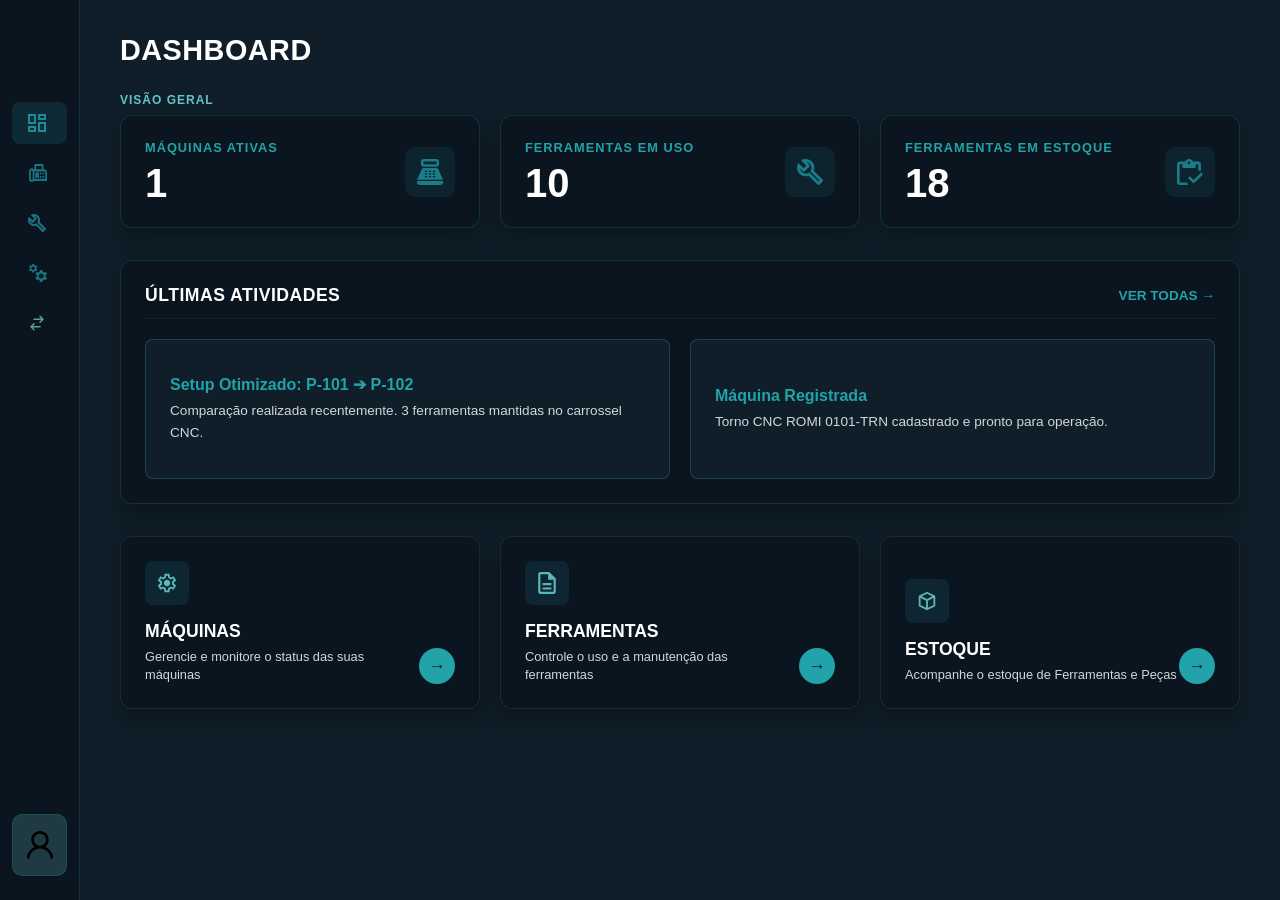
==== pages/dashboard.html @ b00c301a "feat: updating setupmaster project" ====
<!DOCTYPE html>
<html lang="pt-BR">
<head>
  <meta charset="UTF-8">
  <meta name="viewport" content="width=device-width, initial-scale=1.0">
  <title>SetupMaster - Dashboard Geral</title>
  
  <link rel="stylesheet" href="../assets/css/main.css">
  <link rel="shortcut icon" href="../assets/images/icons/favicon-setup_m.svg" type="image/x-icon">
</head>
<body>

  <div class="dashboard-shell">
    
    <aside class="sidebar">
      <div class="sidebar-header">
        <div class="brand-logo">
          <a href="../index.html" class="logo-link">
            <img src="../assets/images/logo.png" alt="Logo SetupMaster">
          </a>
        </div>

        <button
          class="sidebar-hamburger"
          id="sidebar-hamburger"
          type="button"
          aria-label="Abrir menu"
          aria-expanded="false"
          aria-controls="sidebar-menu">
          <span></span>
          <span></span>
          <span></span>
        </button>
      </div>

       <nav class="sidebar-menu" id="sidebar-menu" aria-label="Navegação principal">
        <a href="dashboard.html" class="active" aria-current="page"><img src="../assets/images/icons/dashboard-icon.svg" alt=""> DASHBOARD</a>
        <a href="machines.html"><img src="../assets/images/icons/machine-icon.svg" alt=""> MÁQUINAS</a>
        <a href="tools.html"><img src="../assets/images/icons/tools-icon.svg" alt=""> FERRAMENTAS</a>
        <a href="parts.html"><img src="../assets/images/icons/parts-icon.svg" alt=""> PEÇAS</a>
        <a href="setup-compare.html"><img src="../assets/images/icons/setup-compare.svg" alt=""> SETUP-RÁPIDO</a>
      </nav>

      <div class="sidebar-user">
        <img src="../assets/images/icons/user.svg" alt="Ícone de perfil de Arthur Henrique">
        <div class="user-info">
          <span class="user-name">Arthur Henrique</span>
          <small class="user-role">Tech Lead</small>
        </div>
      </div>
    </aside>

    
    <main class="main-body">
      <header class="top-header">
        <h2>DASHBOARD</h2>
        <span class="section-tag light">VISÃO GERAL</span>
      </header>

      <div class="content-container">
        
        <div class="stats-grid">
          <div class="stat-card">
            <div class="stat-info">
              <span class="stat-title">MÁQUINAS ATIVAS</span>
              <h3 class="stat-value" id="kpi-machines">0</h3>
            </div>
            <div class="stat-icon-wrapper">
              <img src="../assets/images/icons/machine-viewing.svg" alt="" aria-hidden="true">
            </div>
          </div>

          <div class="stat-card">
            <div class="stat-info">
              <span class="stat-title">FERRAMENTAS EM USO</span>
              <h3 class="stat-value" id="kpi-tools-in-use">0</h3>
            </div>
            <div class="stat-icon-wrapper">
              <img src="../assets/images/icons/tools-icon.svg" alt="" aria-hidden="true">
            </div>
          </div>

          <div class="stat-card">
            <div class="stat-info">
              <span class="stat-title">FERRAMENTAS EM ESTOQUE</span>
              <h3 class="stat-value" id="kpi-tools-stock">0</h3>
            </div>
            <div class="stat-icon-wrapper">
              <img src="../assets/images/icons/stock-tools.svg" alt="" aria-hidden="true">
            </div>
          </div>
        </div>

       
        <section class="activities-section">
          <div class="activities-header">
            <h3>ÚLTIMAS ATIVIDADES</h3>
            <a href="setup-compare.html" class="btn-link">VER TODAS &rarr;</a>
          </div>

          <div class="activities-grid" id="activities-container">
            
          </div>
        </section>

        
        <div class="shortcuts-grid">
          <a href="machines.html" class="shortcut-card">
            <div class="shortcut-content">
              <div class="shortcut-icon-bg">
                <img src="../assets/images/icons/settings.svg" alt="" aria-hidden="true">
              </div>
              <h4>MÁQUINAS</h4>
              <p>Gerencie e monitore o status das suas máquinas</p>
            </div>
            <span class="shortcut-arrow">&rarr;</span>
          </a>

          <a href="tools.html" class="shortcut-card">
            <div class="shortcut-content">
              <div class="shortcut-icon-bg">
                <img src="../assets/images/icons/paper.svg" alt="" aria-hidden="true">
              </div>
              <h4>FERRAMENTAS</h4>
              <p>Controle o uso e a manutenção das ferramentas</p>
            </div>
            <span class="shortcut-arrow">&rarr;</span>
          </a>

          <a href="parts.html" class="shortcut-card">
            <div class="shortcut-content">
              <div class="shortcut-icon-bg">
                <img src="../assets/images/icons/cube.svg" alt="" aria-hidden="true">
              </div>
              <h4>ESTOQUE</h4>
              <p>Acompanhe o estoque de Ferramentas e Peças</p>
            </div>
            <span class="shortcut-arrow">&rarr;</span>
          </a>
        </div>
      </div>
    </main>
  </div>

  <script src="../assets/js/sidebar.js"></script>
  <script src="../assets/js/mockData.js"></script>
  <script src="../assets/js/pages/dashboard.js"></script>
</body>
</html>
---- assets/css/main.css ----
@import "./base/variables.css";
@import "./base/reset.css";
@import "./base/fonts.css";
@import "./base/typography.css";


@import "./layout/grid.css";
@import "./layout/header.css";
@import "./layout/footer.css";


@import "./components/buttons.css";
@import "./components/cards.css";
@import "./components/forms.css";
@import "./components/modal.css";
@import "./components/benefits.css";


@import "./pages/home.css";
@import "./pages/auth.css";
@import "./pages/setup-compare.css";
@import "./pages/dashboard-view.css";
@import "./pages/machines-view.css";
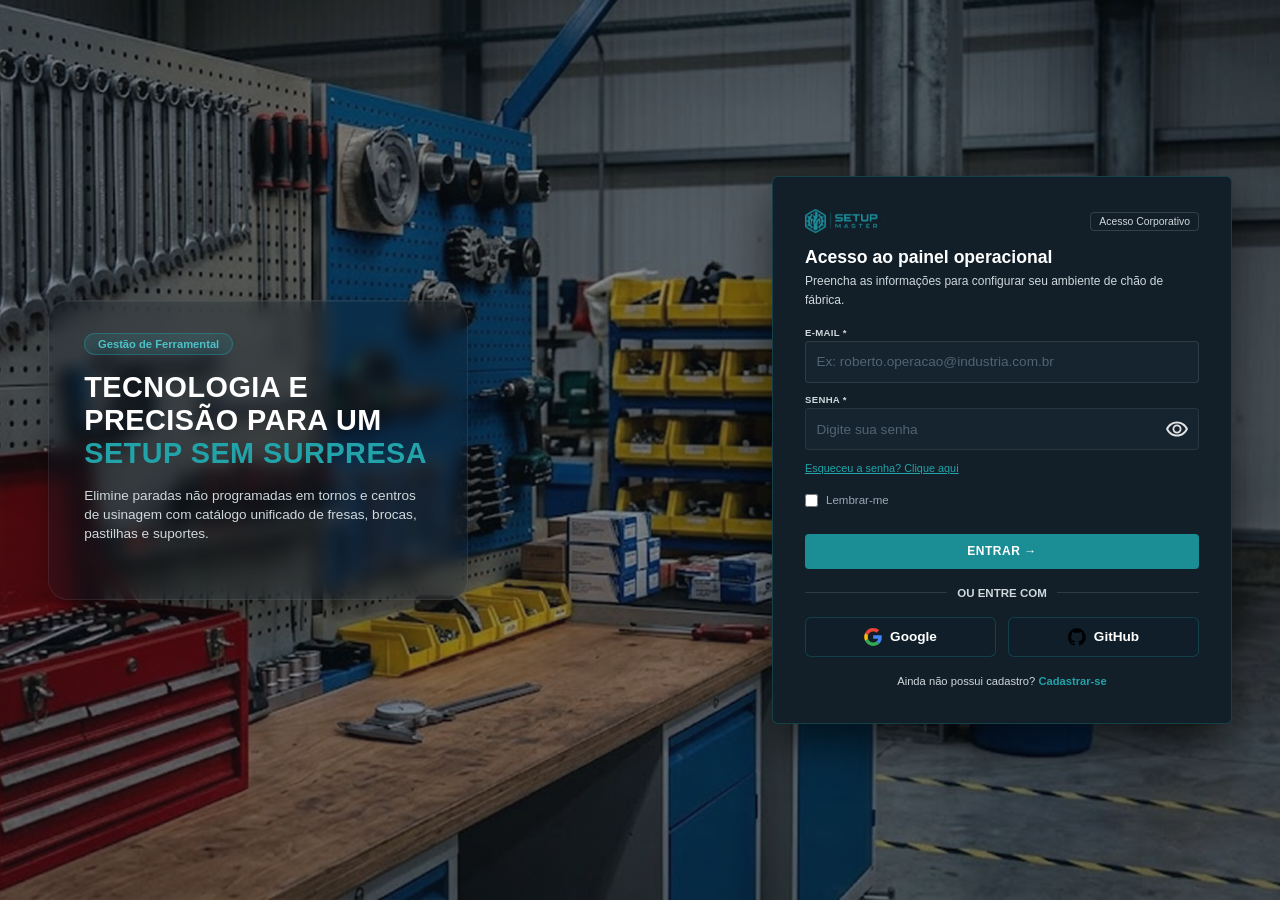
==== commit 3eb76550: "feat: upgrading setupmaster version" ====
--- a/pages/dashboard.html
+++ b/pages/dashboard.html
@@ -9,7 +9,18 @@
   <link rel="shortcut icon" href="../assets/images/icons/favicon-setup_m.svg" type="image/x-icon">
 </head>
 <body>
+  <div vw class="enabled">
+    <div vw-access-button class="active"></div>
+    <div vw-plugin-wrapper>
+      <div class="vw-plugin-top-wrapper"></div>
+    </div>
+  </div>
 
+  <script src="https://vlibras.gov.br/app/vlibras-plugin.js"></script>
+  <script>
+    new window.VLibras.Widget('https://vlibras.gov.br/app');
+  </script>
+  
   <div class="dashboard-shell">
     
     <aside class="sidebar">
@@ -47,6 +58,7 @@
           <span class="user-name">Arthur Henrique</span>
           <small class="user-role">Tech Lead</small>
         </div>
+        <button type="button" id="btn-logout" class="btn-logout">Sair da conta</button>
       </div>
     </aside>
 
@@ -108,7 +120,7 @@
           <a href="machines.html" class="shortcut-card">
             <div class="shortcut-content">
               <div class="shortcut-icon-bg">
-                <img src="../assets/images/icons/settings.svg" alt="" aria-hidden="true">
+                <img src="../assets/images/icons/machine-icon.svg" alt="" aria-hidden="true">
               </div>
               <h4>MÁQUINAS</h4>
               <p>Gerencie e monitore o status das suas máquinas</p>
@@ -119,7 +131,7 @@
           <a href="tools.html" class="shortcut-card">
             <div class="shortcut-content">
               <div class="shortcut-icon-bg">
-                <img src="../assets/images/icons/paper.svg" alt="" aria-hidden="true">
+                <img src="../assets/images/icons/tools-dashboard.svg" alt="" aria-hidden="true">
               </div>
               <h4>FERRAMENTAS</h4>
               <p>Controle o uso e a manutenção das ferramentas</p>
@@ -130,7 +142,7 @@
           <a href="parts.html" class="shortcut-card">
             <div class="shortcut-content">
               <div class="shortcut-icon-bg">
-                <img src="../assets/images/icons/cube.svg" alt="" aria-hidden="true">
+                <img src="../assets/images/icons/engine-parts.svg" alt="" aria-hidden="true">
               </div>
               <h4>ESTOQUE</h4>
               <p>Acompanhe o estoque de Ferramentas e Peças</p>
--- a/assets/css/main.css
+++ b/assets/css/main.css
@@ -22,4 +22,6 @@
 @import "./pages/auth.css";
 @import "./pages/setup-compare.css";
 @import "./pages/dashboard-view.css";
-@import "./pages/machines-view.css";+@import "./pages/machines-view.css";
+@import "./pages/parts.css";
+@import "./pages/tools.css";
